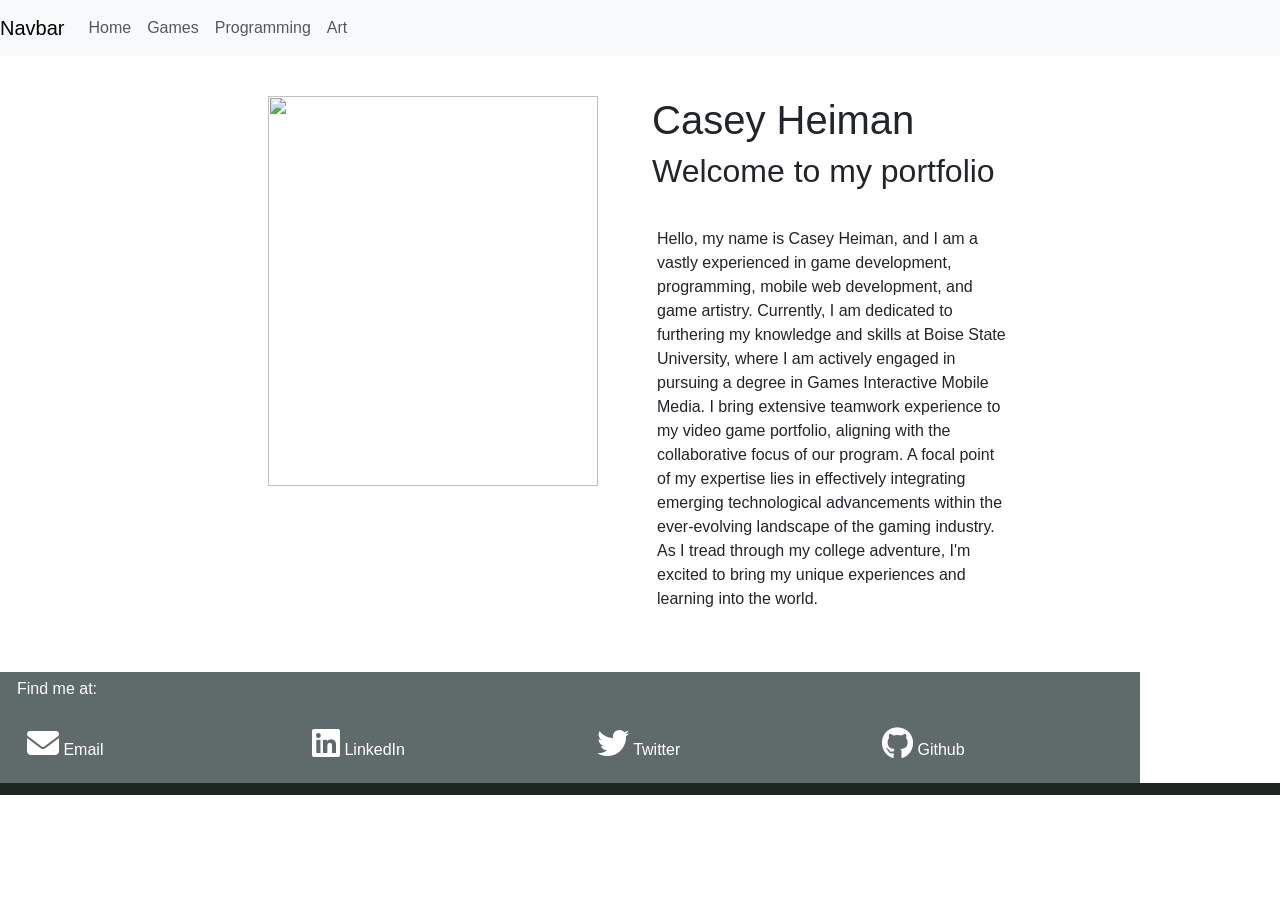
==== index.html @ bf017a81 "push" ====
<!DOCTYPE html>
<html>
    <head>
        <meta charset='utf-8' />
        <meta name='viewport' content='width=device-width, initial-scale=1' />
        
        <link rel='stylesheet' href='https://cdnjs.cloudflare.com/ajax/libs/font-awesome/6.2.1/css/all.min.css' />

        <!--Bootstrap-->
        <link href="https://cdn.jsdelivr.net/npm/bootstrap@5.3.2/dist/css/bootstrap.min.css" rel="stylesheet" integrity="sha384-T3c6CoIi6uLrA9TneNEoa7RxnatzjcDSCmG1MXxSR1GAsXEV/Dwwykc2MPK8M2HN" crossorigin="anonymous">
        <script src="https://cdn.jsdelivr.net/npm/bootstrap@5.3.2/dist/js/bootstrap.bundle.min.js" integrity="sha384-C6RzsynM9kWDrMNeT87bh95OGNyZPhcTNXj1NW7RuBCsyN/o0jlpcV8Qyq46cDfL" crossorigin="anonymous"></script>

        <link rel='stylesheet' href='assets/css/homestyle.css' />
    </head>
    <body>
        
<!--Bootstrap Navbar-->
        <nav class="navbar navbar-expand-lg navbar-light bg-light">
            <a class="navbar-brand" href="#">Navbar</a>
            <button class="navbar-toggler" type="button" data-toggle="collapse" data-target="#navbarNav" aria-controls="navbarNav" aria-expanded="false" aria-label="Toggle navigation">
              <span class="navbar-toggler-icon"></span>
            </button>
            <div class="collapse navbar-collapse" id="navbarNav">
              <ul class="navbar-nav">
                <li class="nav-item active">
                  <a class="nav-link" href="#">Home <span class="sr-only">(current)</span></a>
                </li>
                <li class="nav-item">
                  <a class="nav-link" href="/gamespage.html">Games</a>
                </li>
                <li class="nav-item">
                  <a class="nav-link" href="/programmingpage.html">Programming</a>
                </li>
                <li class="nav-item">
                  <a class="nav-link" href="/artpage.html">Art</a>
                </li>
              </ul>
            </div>
          </nav>



        <div id='content'>
            <div class="container">
                <div class="row">
                  <div class="col">
                    <div><img src="" class="img-fluid" id="selfimg"></div>
                  </div>
                  <div class="col">
                    <h1>Casey Heiman</h1>

            <h2>Welcome to my portfolio</h2>

            <br>


            <p>
              Hello, my name is Casey Heiman, and I am a vastly experienced in game development, programming, mobile web development, and game artistry. Currently, I am dedicated to furthering my knowledge and skills at Boise State University, where I am actively engaged in pursuing a degree in Games Interactive Mobile Media. I bring extensive teamwork experience to my video game portfolio, aligning with the collaborative focus of our program. A focal point of my expertise lies in effectively integrating emerging technological advancements within the ever-evolving landscape of the gaming industry. As I tread through my college adventure, I'm excited to bring my unique experiences and learning into the world.
              
              </p>
                  </div>
                </div>
              </div>
            </div>




        <!--4 column Footer-->
        <div class="container" id="footer">
            <p>Find me at:</p>


            <div class="row">
              <div class="col-md-3">
                <p>
                <a href='mailto:caseyheiman@u.boisestate.edu'>
                    <i class='fa-2x fa-solid fa-envelope'></i> Email
                </a>
            </p>
              </div>
              <div class="col-md-3">
                <p>
                    <a href='https://www.linkedin.com/in/casey-heiman-0076232b1/'>
                        <i class='fa-2x fa-brands fa-linkedin'></i> LinkedIn
                    </a>
                </p>
              </div>
              <div class="col-md-3">
                <p>
                    <a href='https://www.twitter.com/jack_polifka'>
                        <i class='fa-2x fa-brands fa-twitter'></i> Twitter
                    </a>
                </p>
              </div>
              <div class="col-md-3">
                <p>
                    <a href=>
                        <i class='fa-2x fa-brands fa-github'></i> Github
                    </a>
                </p>
              </div>
            </div>
          </div>


        <div class='ribbon'></div>
    </body>
</html>
---- assets/css/homestyle.css ----
/** Reset **/
* {
    padding: 0;
    margin: 0;
}

p {
    padding: 5px;
}


body {
    font-family: Arial, Helvetica, sans-serif;
}


/** Custom CSS **/
.ribbon {
    height: 12px;
    background-color: #1E261F;
}

#content {
    background-color: #FFF;
    margin: 40px 20%;
}

#footer{
    display: inline-block;
    width: 100%;
    background-color: #5E6B6A;
    color: #FFF;
    min-height: 75px;
}

#footer p a 
{
    padding: 10px;
    color: #FFF;
    text-decoration: none;
}

#footer p a:hover 
{
    color: lightgrey;
}

#selfimg {
    height: 390px;
    width: 330px;
}
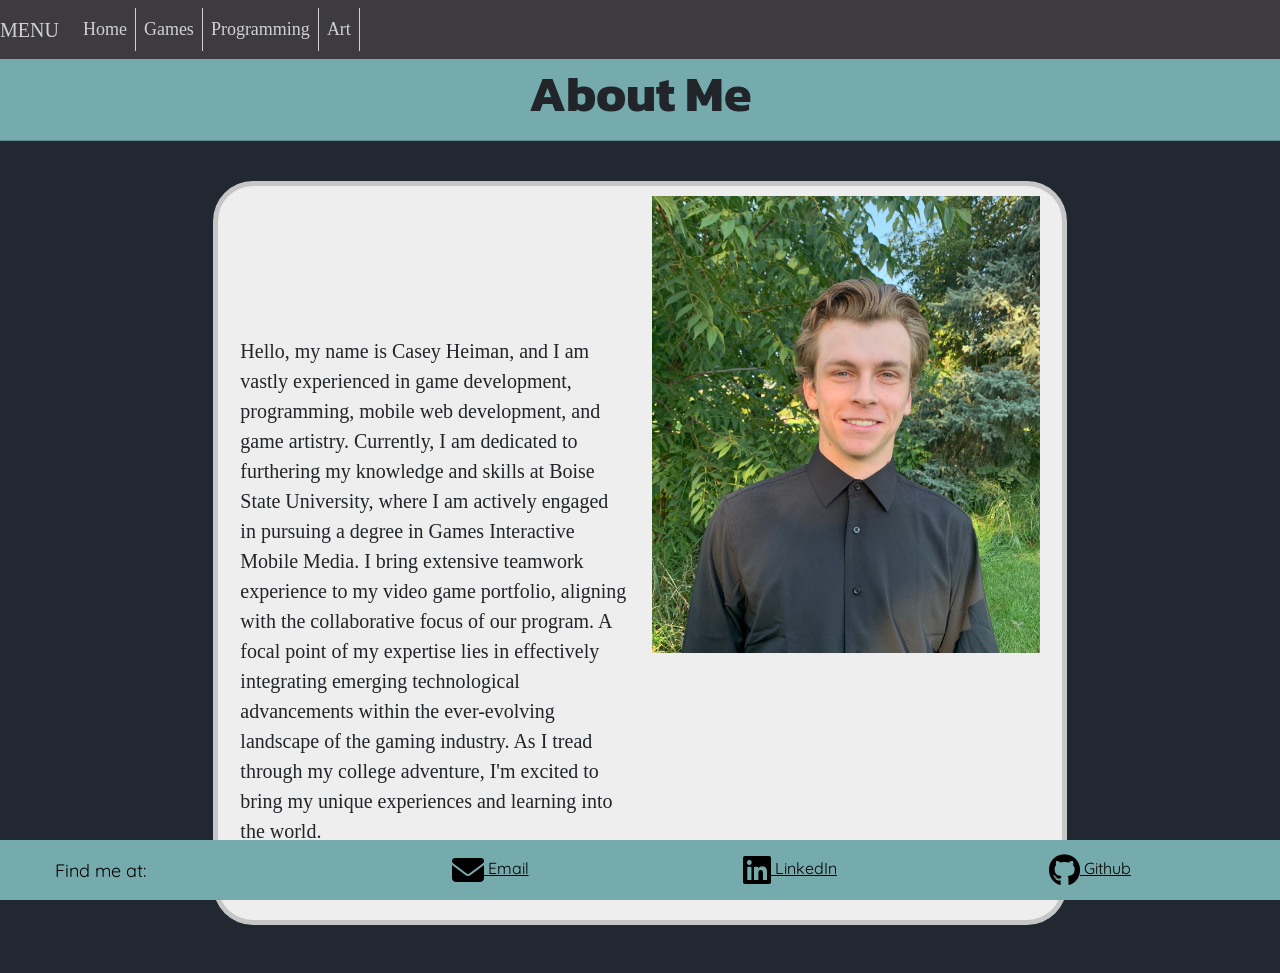
==== commit b71e4a36: "Port Update" ====
--- a/index.html
+++ b/index.html
@@ -10,100 +10,136 @@
         <link href="https://cdn.jsdelivr.net/npm/bootstrap@5.3.2/dist/css/bootstrap.min.css" rel="stylesheet" integrity="sha384-T3c6CoIi6uLrA9TneNEoa7RxnatzjcDSCmG1MXxSR1GAsXEV/Dwwykc2MPK8M2HN" crossorigin="anonymous">
         <script src="https://cdn.jsdelivr.net/npm/bootstrap@5.3.2/dist/js/bootstrap.bundle.min.js" integrity="sha384-C6RzsynM9kWDrMNeT87bh95OGNyZPhcTNXj1NW7RuBCsyN/o0jlpcV8Qyq46cDfL" crossorigin="anonymous"></script>
 
+
+        <!--Title Fonts-->
+<link rel="preconnect" href="https://fonts.googleapis.com">
+<link rel="preconnect" href="https://fonts.gstatic.com" crossorigin>
+<link href="https://fonts.googleapis.com/css2?family=Archivo:ital,wght@0,100..900;1,100..900&family=Fredoka:wght@300..700&family=Kanit:ital,wght@0,100;0,200;0,300;0,400;0,500;0,600;0,700;0,800;0,900;1,100;1,200;1,300;1,400;1,500;1,600;1,700;1,800;1,900&family=Nunito:ital,wght@0,200..1000;1,200..1000&family=Quicksand:wght@300..700&family=Rubik:ital,wght@0,300..900;1,300..900&family=Titillium+Web:ital,wght@0,200;0,300;0,400;0,600;0,700;0,900;1,200;1,300;1,400;1,600;1,700&display=swap" rel="stylesheet">
+  
+
         <link rel='stylesheet' href='assets/css/homestyle.css' />
     </head>
-    <body>
-        
-<!--Bootstrap Navbar-->
-        <nav class="navbar navbar-expand-lg navbar-light bg-light">
-            <a class="navbar-brand" href="#">Navbar</a>
-            <button class="navbar-toggler" type="button" data-toggle="collapse" data-target="#navbarNav" aria-controls="navbarNav" aria-expanded="false" aria-label="Toggle navigation">
-              <span class="navbar-toggler-icon"></span>
-            </button>
-            <div class="collapse navbar-collapse" id="navbarNav">
-              <ul class="navbar-nav">
-                <li class="nav-item active">
-                  <a class="nav-link" href="#">Home <span class="sr-only">(current)</span></a>
-                </li>
-                <li class="nav-item">
-                  <a class="nav-link" href="/gamespage.html">Games</a>
-                </li>
-                <li class="nav-item">
-                  <a class="nav-link" href="/programmingpage.html">Programming</a>
-                </li>
-                <li class="nav-item">
-                  <a class="nav-link" href="/artpage.html">Art</a>
-                </li>
-              </ul>
-            </div>
-          </nav>
+    
+<body>
 
-
-
-        <div id='content'>
-            <div class="container">
-                <div class="row">
-                  <div class="col">
-                    <div><img src="" class="img-fluid" id="selfimg"></div>
-                  </div>
-                  <div class="col">
-                    <h1>Casey Heiman</h1>
-
-            <h2>Welcome to my portfolio</h2>
-
-            <br>
-
-
-            <p>
-              Hello, my name is Casey Heiman, and I am a vastly experienced in game development, programming, mobile web development, and game artistry. Currently, I am dedicated to furthering my knowledge and skills at Boise State University, where I am actively engaged in pursuing a degree in Games Interactive Mobile Media. I bring extensive teamwork experience to my video game portfolio, aligning with the collaborative focus of our program. A focal point of my expertise lies in effectively integrating emerging technological advancements within the ever-evolving landscape of the gaming industry. As I tread through my college adventure, I'm excited to bring my unique experiences and learning into the world.
-              
-              </p>
-                  </div>
-                </div>
-              </div>
-            </div>
+  <!--NAVBAR-->
+  <nav class="navbar navbar-expand-lg navbar-light custom-navbar fixed-top">
+    <a class="navbar-brand nav-font" href="#">MENU</a>
+    <button class="navbar-toggler" type="button" data-toggle="collapse" data-target="#navbarNav"
+      aria-controls="navbarNav" aria-expanded="false" aria-label="Toggle navigation">
+      <span class="navbar-toggler-icon"></span>
+    </button>
+    <div class="collapse navbar-collapse" id="navbarNav">
+      <ul class="navbar-nav">
+        <li class="nav-item active">
+          <a class="nav-link nav-font" href="#">Home<span class="sr-only">(current)</span></a>
+        </li>
+        <li class="nav-item">
+          <a class="nav-link nav-font" href="gamespage.html">Games</a>
+        </li>
+        <li class="nav-item">
+          <a class="nav-link nav-font" href="programmingpage.html">Programming</a>
+        </li>
+        <li class="nav-item">
+          <a class="nav-link nav-font" href="artpage.html">Art</a>
+        </li>
+      </ul>
+    </div>
+  </nav>
+  
 
 
 
 
-        <!--4 column Footer-->
-        <div class="container" id="footer">
-            <p>Find me at:</p>
+<!--TITLE BAR-->
+  <div id="topbar">
+    <br>
+    <h1>About Me</h1>
+    <hr>
+    
+  </div>
 
 
-            <div class="row">
-              <div class="col-md-3">
-                <p>
-                <a href='mailto:caseyheiman@u.boisestate.edu'>
-                    <i class='fa-2x fa-solid fa-envelope'></i> Email
-                </a>
-            </p>
-              </div>
-              <div class="col-md-3">
-                <p>
-                    <a href='https://www.linkedin.com/in/casey-heiman-0076232b1/'>
-                        <i class='fa-2x fa-brands fa-linkedin'></i> LinkedIn
-                    </a>
-                </p>
-              </div>
-              <div class="col-md-3">
-                <p>
-                    <a href='https://www.twitter.com/jack_polifka'>
-                        <i class='fa-2x fa-brands fa-twitter'></i> Twitter
-                    </a>
-                </p>
-              </div>
-              <div class="col-md-3">
-                <p>
-                    <a href=>
-                        <i class='fa-2x fa-brands fa-github'></i> Github
-                    </a>
-                </p>
-              </div>
+
+  <br>
+  <div class="container-fluid">
+    <div class="row">
+      <!-- Left Column -->
+      <div class="col-sm-2">
+      </div>
+      <!-- Middle Column -->
+      <div class="col-sm-8" id="centerbackground">
+
+        <div class="container">
+          <div class="row">
+            
+            <div class="col-md-6">
+              <p class="project-text">Hello, my name is Casey Heiman, and I am vastly experienced in game development, programming, mobile web development, and game artistry. Currently, I am dedicated to furthering my knowledge and skills at Boise State University, where I am actively engaged in pursuing a degree in Games Interactive Mobile Media. I bring extensive teamwork experience to my video game portfolio, aligning with the collaborative focus of our program. A focal point of my expertise lies in effectively integrating emerging technological advancements within the ever-evolving landscape of the gaming industry. As I tread through my college adventure, I'm excited to bring my unique experiences and learning into the world.</p>
             </div>
+            <div class="col-md-6">
+              <div><img src="assets/img/selfimage.jpg" class="img-fluid"></div>
+              <br>
+            </div>
+            
           </div>
+        </div>
+
+          
+        
 
 
-        <div class='ribbon'></div>
-    </body>
+        <br><br>
+
+
+
+
+
+
+        <!-- Right Column -->
+        <div class="col-sm-2">
+        </div>
+      </div>
+    </div>
+    <br><br>
+
+
+    
+
+
+    <div id="bottombar">
+      <div class="container">
+        <div class="row text-center">
+          <!-- New column for "Find me at" text -->
+          <div class="col-md-3">
+            <p id="socialscolor" class="footfont">Find me at:</p>
+          </div>
+          <!-- Rest of the columns for social links -->
+          <div class="col-md-3">
+            <p>
+              <a href='mailto:caseyheiman@u.boisestate.edu' class="footfont">
+                <i class='fa-2x fa-solid fa-envelope'></i> Email
+              </a>
+            </p>
+          </div>
+          <div class="col-md-3">
+            <p>
+              <a href='https://www.linkedin.com/in/casey-heiman-0076232b1/' class="footfont">
+                <i class='fa-2x fa-brands fa-linkedin'></i> LinkedIn
+              </a>
+            </p>
+          </div>
+          <div class="col-md-3">
+            <p>
+              <a href="#" class="footfont">
+                <i class='fa-2x fa-brands fa-github'></i> Github
+              </a>
+            </p>
+          </div>
+        </div>
+      </div>
+    </div>
+
+
+
+</body>
 </html>
--- a/assets/css/homestyle.css
+++ b/assets/css/homestyle.css
@@ -1,51 +1,197 @@
-/** Reset **/
-* {
-    padding: 0;
-    margin: 0;
+
+
+.titillium-web-bold {
+  font-family: "Titillium Web", sans-serif;
+  font-weight: 700;
+  font-style: normal;
+  text-align: center;
+  font-size: 38px;
+  padding-top: 100px;
 }
 
-p {
-    padding: 5px;
+  
+  h1 {
+    text-align: center;
+    font-family: "Kanit", sans-serif;
+  font-weight: 700;
+  font-style: normal;
+  font-size: 50px;
+}
+
+#img {
+  height: auto;
+  width: auto;
+}
+
+.pb-title {
+  text-align: center;
+  font-size: 40px;
+  margin-top: 120px;
+  font-family: 'Courier New', Courier, monospace;
+}
+
+.project-text {
+  font-size: 20px;
+  margin-top: 140px; /* Adjust this value to lower or raise the text */
+  font-family: 'Trebuchet MS';
 }
 
 
-body {
-    font-family: Arial, Helvetica, sans-serif;
+#centerbackground {
+  background-color: #EEEEEE;
+  border-radius: 40px; 
+    overflow: hidden;  
+    border: 5px solid rgba(179, 179, 179, 0.671);
+  padding: 10px; 
+  
 }
 
 
-/** Custom CSS **/
-.ribbon {
-    height: 12px;
-    background-color: #1E261F;
+
+
+#topbar {
+  background-color: #76ABAE;
+  margin-top: 40px;
 }
 
-#content {
-    background-color: #FFF;
-    margin: 40px 20%;
+body {
+  background-color: #222831;
+  margin: 0;
+  padding: 0;
+  height: 100vh; 
 }
 
-#footer{
-    display: inline-block;
-    width: 100%;
-    background-color: #5E6B6A;
-    color: #FFF;
-    min-height: 75px;
+
+
+
+
+.video {
+  max-width: 100%;
+  height: auto;
 }
 
-#footer p a 
-{
-    padding: 10px;
-    color: #FFF;
-    text-decoration: none;
+
+hr.dashed {
+  border-top: 4px dashed #000000;
 }
 
-#footer p a:hover 
-{
-    color: lightgrey;
+
+.nav-font {
+  font-family:'Lucida Sans Unicode';
+  color: #d1d1d1;
 }
 
-#selfimg {
-    height: 390px;
-    width: 330px;
+
+
+.custom-navbar {
+  background-color: #3D3B40; /* Dark purple color */
+  font-size: 18px; /* Larger font size */
 }
+
+.custom-navbar .navbar-nav .nav-link {
+  color: #d1d1d1; /* Font color */
+  border-right: 1px solid #d1d1d1; /* Small black lines between items */
+}
+
+.custom-navbar .navbar-nav .nav-link:hover {
+  color: #fff; /* Hover font color */
+  background-color: #d1d1d1; /* Hover background color */
+}
+
+.custom-navbar .navbar-toggler-icon {
+  border-color: #d1d1d1; /* Color of the toggler icon */
+}
+
+
+
+
+
+
+.footfont {
+  font-family: "Quicksand", sans-serif;
+  font-optical-sizing: auto;
+  font-weight: 200px;
+  font-style: normal;
+}
+
+
+#bottombar {
+  position: fixed;
+  bottom: 0;
+  left: 0;
+  width: 100%;
+  background-color: #76ABAE;
+  padding: 4px 0; /* Reduced padding */
+  text-align: center; /* Center align the content */
+}
+
+#bottombar p {
+  margin-bottom: 0; /* Remove default paragraph margin */
+}
+
+#bottombar a {
+  color: rgb(0, 0, 0); /* Change link color */
+}
+
+#bottombar i {
+  vertical-align: middle; /* Align icons vertically */
+}
+
+#socialscolor {
+  font-size: 18px; /* Reduced font size */
+  text-align: left;
+  color: rgb(0, 0, 0);
+  margin-bottom: 1px; /* Add margin to socials text */
+  margin-left: 10px; /* Adjusted margin */
+}
+
+.container {
+  margin: 0 auto; /* Center the container */
+  max-width: 1200px; /* Set max-width for better responsiveness */
+}
+
+.row.text-center {
+  display: flex; /* Use flexbox for better alignment */
+  justify-content: center; /* Center items horizontally */
+  align-items: center; /* Center items vertically */
+}
+
+.col-md-3 {
+  padding: 10px 5px; /* Adjust spacing between columns */
+}
+
+.col-md-3 p {
+  margin-bottom: 0; /* Remove default margin for paragraphs */
+}
+
+#bottombar a:hover {
+  text-decoration: underline;
+  color: rgb(143, 143, 143);
+}
+
+
+
+
+.imgborder {
+  border: 1px solid #494949d8;
+  border-radius: 2px;
+  padding: 5px;
+}
+
+.video-container {
+  position: relative;
+  width: 100%;
+  padding-bottom: 56.25%; /* 16:9 aspect ratio (height: 9, width: 16) */
+  overflow: hidden;
+}
+
+.video-container iframe {
+  position: absolute;
+  top: 0;
+  left: 0;
+  width: 100%;
+  height: 100%;
+}
+.col {
+  width: 100%;
+}
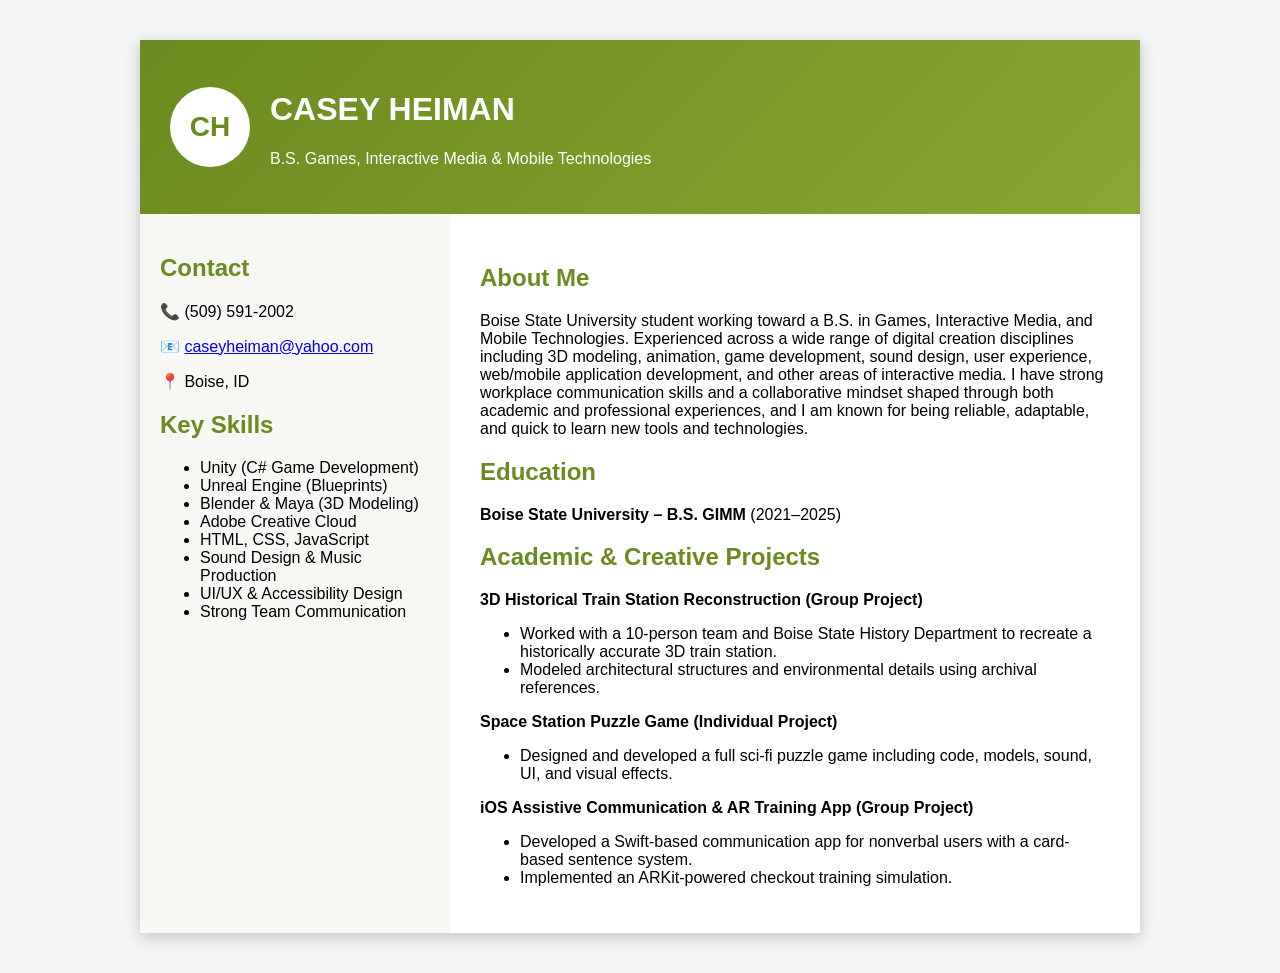
==== commit c9390828: "1" ====
--- a/index.html
+++ b/index.html
@@ -1,145 +1,89 @@
-<!DOCTYPE html>
-<html>
-    <head>
-        <meta charset='utf-8' />
-        <meta name='viewport' content='width=device-width, initial-scale=1' />
-        
-        <link rel='stylesheet' href='https://cdnjs.cloudflare.com/ajax/libs/font-awesome/6.2.1/css/all.min.css' />
-
-        <!--Bootstrap-->
-        <link href="https://cdn.jsdelivr.net/npm/bootstrap@5.3.2/dist/css/bootstrap.min.css" rel="stylesheet" integrity="sha384-T3c6CoIi6uLrA9TneNEoa7RxnatzjcDSCmG1MXxSR1GAsXEV/Dwwykc2MPK8M2HN" crossorigin="anonymous">
-        <script src="https://cdn.jsdelivr.net/npm/bootstrap@5.3.2/dist/js/bootstrap.bundle.min.js" integrity="sha384-C6RzsynM9kWDrMNeT87bh95OGNyZPhcTNXj1NW7RuBCsyN/o0jlpcV8Qyq46cDfL" crossorigin="anonymous"></script>
-
-
-        <!--Title Fonts-->
-<link rel="preconnect" href="https://fonts.googleapis.com">
-<link rel="preconnect" href="https://fonts.gstatic.com" crossorigin>
-<link href="https://fonts.googleapis.com/css2?family=Archivo:ital,wght@0,100..900;1,100..900&family=Fredoka:wght@300..700&family=Kanit:ital,wght@0,100;0,200;0,300;0,400;0,500;0,600;0,700;0,800;0,900;1,100;1,200;1,300;1,400;1,500;1,600;1,700;1,800;1,900&family=Nunito:ital,wght@0,200..1000;1,200..1000&family=Quicksand:wght@300..700&family=Rubik:ital,wght@0,300..900;1,300..900&family=Titillium+Web:ital,wght@0,200;0,300;0,400;0,600;0,700;0,900;1,200;1,300;1,400;1,600;1,700&display=swap" rel="stylesheet">
-  
-
-        <link rel='stylesheet' href='assets/css/homestyle.css' />
-    </head>
-    
-<body>
-
-  <!--NAVBAR-->
-  <nav class="navbar navbar-expand-lg navbar-light custom-navbar fixed-top">
-    <a class="navbar-brand nav-font" href="#">MENU</a>
-    <button class="navbar-toggler" type="button" data-toggle="collapse" data-target="#navbarNav"
-      aria-controls="navbarNav" aria-expanded="false" aria-label="Toggle navigation">
-      <span class="navbar-toggler-icon"></span>
-    </button>
-    <div class="collapse navbar-collapse" id="navbarNav">
-      <ul class="navbar-nav">
-        <li class="nav-item active">
-          <a class="nav-link nav-font" href="#">Home<span class="sr-only">(current)</span></a>
-        </li>
-        <li class="nav-item">
-          <a class="nav-link nav-font" href="gamespage.html">Games</a>
-        </li>
-        <li class="nav-item">
-          <a class="nav-link nav-font" href="programmingpage.html">Programming</a>
-        </li>
-        <li class="nav-item">
-          <a class="nav-link nav-font" href="artpage.html">Art</a>
-        </li>
-      </ul>
-    </div>
-  </nav>
-  
-
-
-
-
-<!--TITLE BAR-->
-  <div id="topbar">
-    <br>
-    <h1>About Me</h1>
-    <hr>
-    
-  </div>
-
-
-
-  <br>
-  <div class="container-fluid">
-    <div class="row">
-      <!-- Left Column -->
-      <div class="col-sm-2">
-      </div>
-      <!-- Middle Column -->
-      <div class="col-sm-8" id="centerbackground">
-
-        <div class="container">
-          <div class="row">
-            
-            <div class="col-md-6">
-              <p class="project-text">Hello, my name is Casey Heiman, and I am vastly experienced in game development, programming, mobile web development, and game artistry. Currently, I am dedicated to furthering my knowledge and skills at Boise State University, where I am actively engaged in pursuing a degree in Games Interactive Mobile Media. I bring extensive teamwork experience to my video game portfolio, aligning with the collaborative focus of our program. A focal point of my expertise lies in effectively integrating emerging technological advancements within the ever-evolving landscape of the gaming industry. As I tread through my college adventure, I'm excited to bring my unique experiences and learning into the world.</p>
-            </div>
-            <div class="col-md-6">
-              <div><img src="assets/img/selfimage.jpg" class="img-fluid"></div>
-              <br>
-            </div>
-            
-          </div>
-        </div>
-
-          
-        
-
-
-        <br><br>
-
-
-
-
-
-
-        <!-- Right Column -->
-        <div class="col-sm-2">
-        </div>
-      </div>
-    </div>
-    <br><br>
-
-
-    
-
-
-    <div id="bottombar">
-      <div class="container">
-        <div class="row text-center">
-          <!-- New column for "Find me at" text -->
-          <div class="col-md-3">
-            <p id="socialscolor" class="footfont">Find me at:</p>
-          </div>
-          <!-- Rest of the columns for social links -->
-          <div class="col-md-3">
-            <p>
-              <a href='mailto:caseyheiman@u.boisestate.edu' class="footfont">
-                <i class='fa-2x fa-solid fa-envelope'></i> Email
-              </a>
-            </p>
-          </div>
-          <div class="col-md-3">
-            <p>
-              <a href='https://www.linkedin.com/in/casey-heiman-0076232b1/' class="footfont">
-                <i class='fa-2x fa-brands fa-linkedin'></i> LinkedIn
-              </a>
-            </p>
-          </div>
-          <div class="col-md-3">
-            <p>
-              <a href="#" class="footfont">
-                <i class='fa-2x fa-brands fa-github'></i> Github
-              </a>
-            </p>
-          </div>
-        </div>
-      </div>
-    </div>
-
-
-
-</body>
-</html>+<!DOCTYPE html>
+<html lang="en">
+<head>
+    <meta charset="UTF-8">
+    <title>Casey Heiman - Resume</title>
+    <meta name="viewport" content="width=device-width, initial-scale=1.0">
+    <link rel="stylesheet" href="Resume.css">
+</head>
+
+<body>
+
+<div class="resume-wrapper">
+
+    <header class="resume-header">
+        <div class="profile-photo">CH</div>
+        <div>
+            <h1>CASEY HEIMAN</h1>
+            <p>B.S. Games, Interactive Media & Mobile Technologies</p>
+        </div>
+    </header>
+
+    <div class="resume-body">
+
+        <aside class="sidebar">
+            <h2>Contact</h2>
+            <p>📞 (509) 591-2002</p>
+            <p>📧 <a href="mailto:caseyheiman@yahoo.com">caseyheiman@yahoo.com</a></p>
+            <p>📍 Boise, ID</p>
+
+            <h2>Key Skills</h2>
+            <ul>
+                <li>Unity (C# Game Development)</li>
+                <li>Unreal Engine (Blueprints)</li>
+                <li>Blender & Maya (3D Modeling)</li>
+                <li>Adobe Creative Cloud</li>
+                <li>HTML, CSS, JavaScript</li>
+                <li>Sound Design & Music Production</li>
+                <li>UI/UX & Accessibility Design</li>
+                <li>Strong Team Communication</li>
+            </ul>
+        </aside>
+
+        <main class="main-content">
+
+            <section>
+                <h2>About Me</h2>
+                <p>
+                    Boise State University student working toward a B.S. in Games, Interactive Media, and Mobile Technologies.
+                    Experienced across a wide range of digital creation disciplines including 3D modeling, animation,
+                    game development, sound design, user experience, web/mobile application development, and other areas
+                    of interactive media. I have strong workplace communication skills and a collaborative mindset shaped
+                    through both academic and professional experiences, and I am known for being reliable, adaptable, and
+                    quick to learn new tools and technologies.
+                </p>
+            </section>
+
+            <section>
+                <h2>Education</h2>
+                <p><strong>Boise State University – B.S. GIMM</strong> (2021–2025)</p>
+            </section>
+
+            <section>
+                <h2>Academic & Creative Projects</h2>
+
+                <p><strong>3D Historical Train Station Reconstruction (Group Project)</strong></p>
+                <ul>
+                    <li>Worked with a 10-person team and Boise State History Department to recreate a historically accurate 3D train station.</li>
+                    <li>Modeled architectural structures and environmental details using archival references.</li>
+                </ul>
+
+                <p><strong>Space Station Puzzle Game (Individual Project)</strong></p>
+                <ul>
+                    <li>Designed and developed a full sci-fi puzzle game including code, models, sound, UI, and visual effects.</li>
+                </ul>
+
+                <p><strong>iOS Assistive Communication & AR Training App (Group Project)</strong></p>
+                <ul>
+                    <li>Developed a Swift-based communication app for nonverbal users with a card-based sentence system.</li>
+                    <li>Implemented an ARKit-powered checkout training simulation.</li>
+                </ul>
+
+            </section>
+
+        </main>
+    </div>
+</div>
+
+</body>
+</html>
--- a/Resume.css
+++ b/Resume.css
@@ -0,0 +1,53 @@
+body {
+    margin: 0;
+    font-family: Arial, sans-serif;
+    background: #f3f4f6;
+}
+
+.resume-wrapper {
+    max-width: 1000px;
+    margin: 40px auto;
+    background: white;
+    box-shadow: 0 4px 15px rgba(0,0,0,0.2);
+}
+
+.resume-header {
+    display: flex;
+    align-items: center;
+    background: linear-gradient(135deg, #6b8a1f, #8ba632);
+    color: white;
+    padding: 30px;
+}
+
+.profile-photo {
+    width: 80px;
+    height: 80px;
+    border-radius: 50%;
+    background: white;
+    color: #6b8a1f;
+    font-size: 28px;
+    display: flex;
+    align-items: center;
+    justify-content: center;
+    margin-right: 20px;
+    font-weight: bold;
+}
+
+.resume-body {
+    display: flex;
+}
+
+.sidebar {
+    width: 30%;
+    padding: 20px;
+    background: #f7f7f3;
+}
+
+.main-content {
+    width: 70%;
+    padding: 30px;
+}
+
+h2 {
+    color: #6b8a1f;
+}
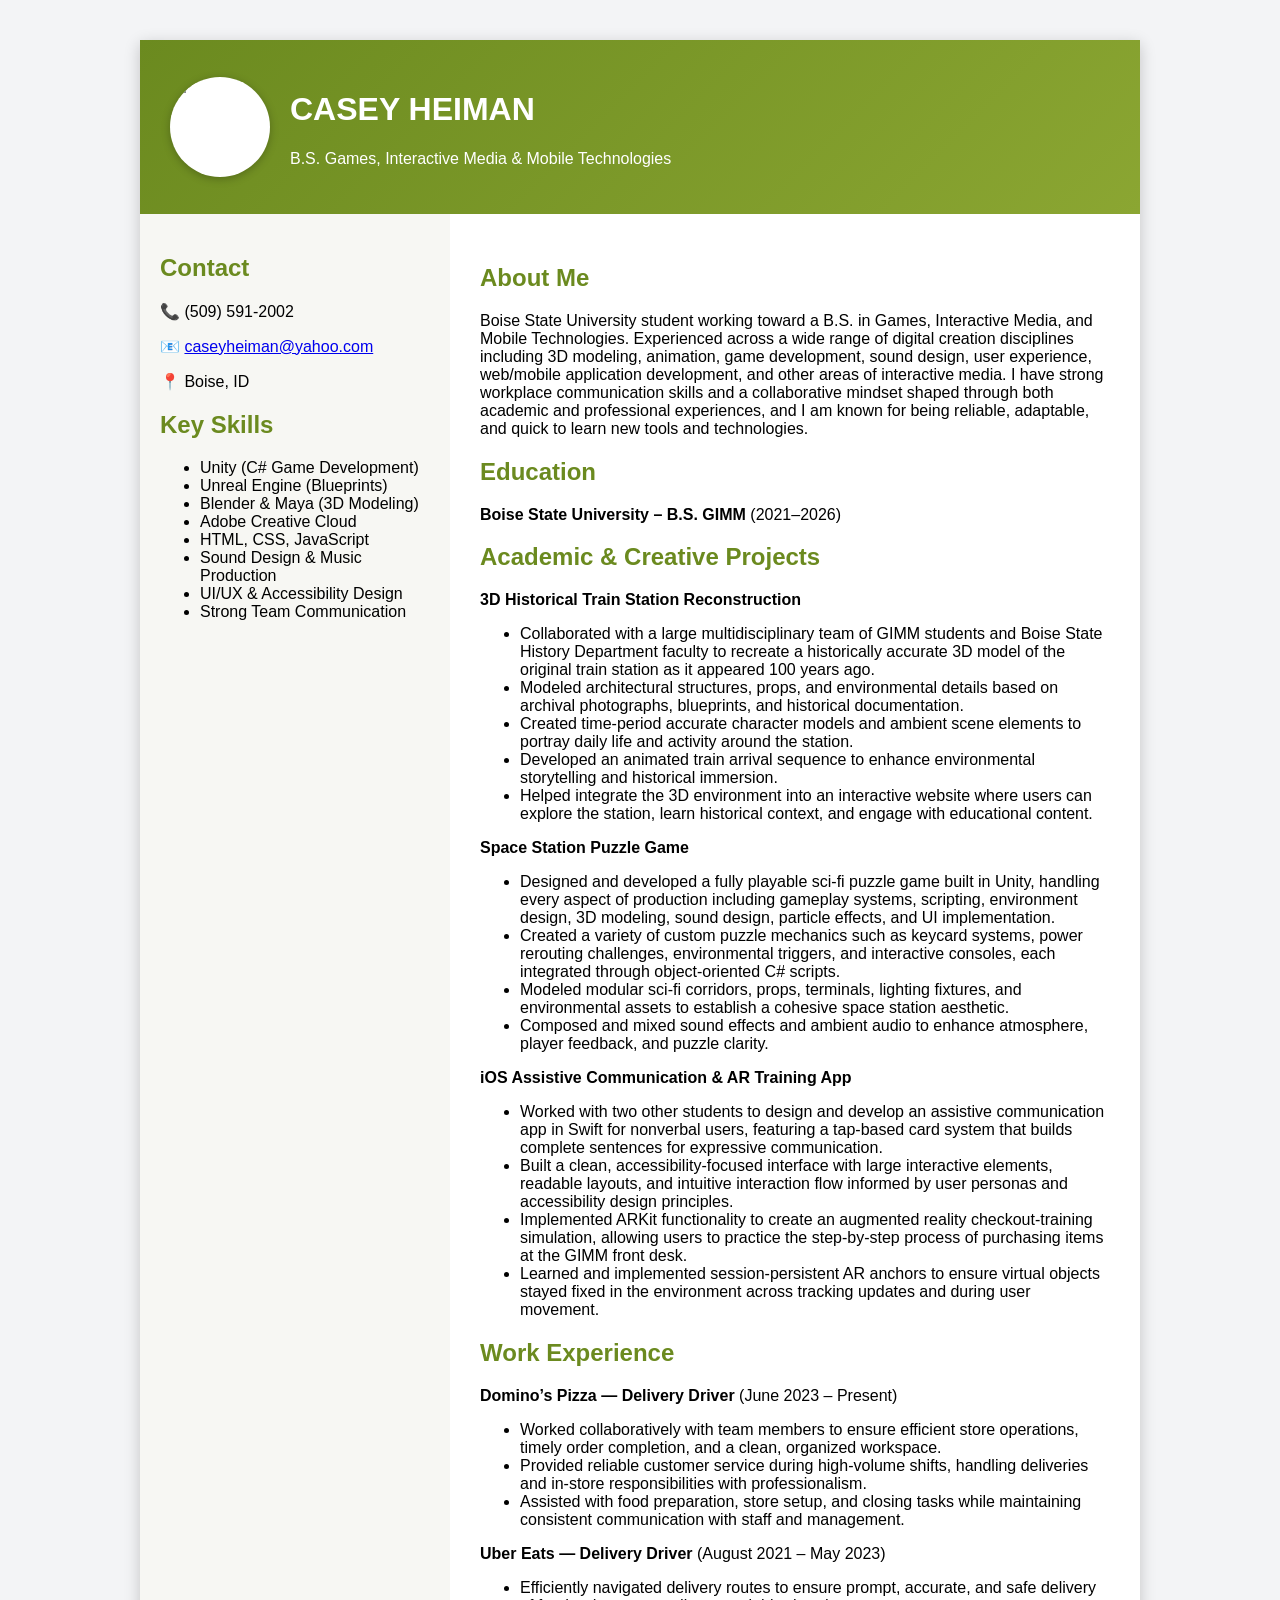
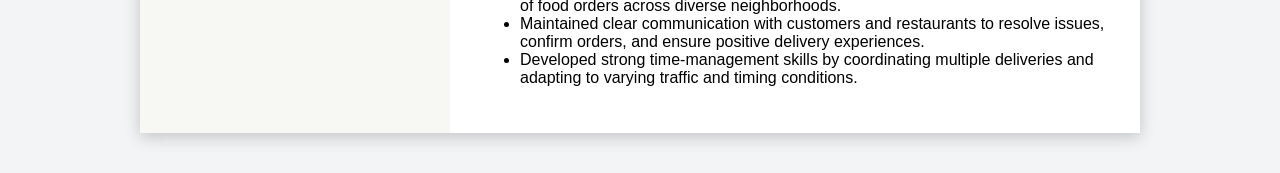
==== commit c6e3b11b: "Revise resume with new projects and experience Updated resume content and structure, added new proje" ====
--- a/index.html
+++ b/index.html
@@ -1,5 +1,6 @@
 <!DOCTYPE html>
 <html lang="en">
+
 <head>
     <meta charset="UTF-8">
     <title>Casey Heiman - Resume</title>
@@ -9,81 +10,158 @@
 
 <body>
 
-<div class="resume-wrapper">
+    <div class="resume-wrapper">
 
-    <header class="resume-header">
-        <div class="profile-photo">CH</div>
-        <div>
-            <h1>CASEY HEIMAN</h1>
-            <p>B.S. Games, Interactive Media & Mobile Technologies</p>
+        <header class="resume-header">
+            <div class="profile-photo">
+                <img src="images/headshot.jpg" alt="Photo of Casey Heiman">
+            </div>
+
+            <div>
+                <h1>CASEY HEIMAN</h1>
+                <p>B.S. Games, Interactive Media & Mobile Technologies</p>
+            </div>
+        </header>
+
+        <div class="resume-body">
+
+            <aside class="sidebar">
+                <h2>Contact</h2>
+                <p>📞 (509) 591-2002</p>
+                <p>📧 <a href="mailto:caseyheiman@yahoo.com">caseyheiman@yahoo.com</a></p>
+                <p>📍 Boise, ID</p>
+
+                <h2>Key Skills</h2>
+                <ul>
+                    <li>Unity (C# Game Development)</li>
+                    <li>Unreal Engine (Blueprints)</li>
+                    <li>Blender & Maya (3D Modeling)</li>
+                    <li>Adobe Creative Cloud</li>
+                    <li>HTML, CSS, JavaScript</li>
+                    <li>Sound Design & Music Production</li>
+                    <li>UI/UX & Accessibility Design</li>
+                    <li>Strong Team Communication</li>
+                </ul>
+            </aside>
+
+            <main class="main-content">
+
+                <section>
+                    <h2>About Me</h2>
+                    <p>
+                        Boise State University student working toward a B.S. in Games, Interactive Media, and Mobile
+                        Technologies.
+                        Experienced across a wide range of digital creation disciplines including 3D modeling,
+                        animation,
+                        game development, sound design, user experience, web/mobile application development, and other
+                        areas
+                        of interactive media. I have strong workplace communication skills and a collaborative mindset
+                        shaped
+                        through both academic and professional experiences, and I am known for being reliable,
+                        adaptable, and
+                        quick to learn new tools and technologies.
+                    </p>
+                </section>
+
+                <section>
+                    <h2>Education</h2>
+                    <p><strong>Boise State University – B.S. GIMM</strong> (2021–2026)</p>
+                </section>
+
+                <section>
+                    <h2>Academic & Creative Projects</h2>
+
+                    <p><strong>3D Historical Train Station Reconstruction</strong></p>
+                    <ul>
+                        <li>Collaborated with a large multidisciplinary team of GIMM students and Boise State History
+                            Department faculty to recreate a historically accurate 3D model of the original train
+                            station as it appeared 100 years ago.</li>
+
+                        <li>Modeled architectural structures, props, and environmental details based on archival
+                            photographs, blueprints, and historical documentation.</li>
+
+                        <li>Created time-period accurate character models and ambient scene elements to portray daily
+                            life and activity around the station.</li>
+
+                        <li>Developed an animated train arrival sequence to enhance environmental storytelling and
+                            historical immersion.</li>
+
+                        <li>Helped integrate the 3D environment into an interactive website where users can explore the
+                            station, learn historical context, and engage with educational content.</li>
+                    </ul>
+
+
+                    <p><strong>Space Station Puzzle Game</strong></p>
+                    <ul>
+                        <li>Designed and developed a fully playable sci-fi puzzle game built in Unity, handling every
+                            aspect of production including gameplay systems, scripting, environment design, 3D modeling,
+                            sound design, particle effects, and UI implementation.</li>
+
+                        <li>Created a variety of custom puzzle mechanics such as keycard systems, power rerouting
+                            challenges, environmental triggers, and interactive consoles, each integrated through
+                            object-oriented C# scripts.</li>
+
+                        <li>Modeled modular sci-fi corridors, props, terminals, lighting fixtures, and environmental
+                            assets to establish a cohesive space station aesthetic.</li>
+
+                        <li>Composed and mixed sound effects and ambient audio to enhance atmosphere, player feedback,
+                            and puzzle clarity.</li>
+
+                    </ul>
+
+
+                    <p><strong>iOS Assistive Communication & AR Training App</strong></p>
+                    <ul>
+                        <li>Worked with two other students to design and develop an assistive communication app in Swift
+                            for nonverbal users, featuring a tap-based card system that builds complete sentences for
+                            expressive communication.</li>
+
+                        <li>Built a clean, accessibility-focused interface with large interactive elements, readable
+                            layouts, and intuitive interaction flow informed by user personas and accessibility design
+                            principles.</li>
+
+                        <li>Implemented ARKit functionality to create an augmented reality checkout-training simulation,
+                            allowing users to practice the step-by-step process of purchasing items at the GIMM front
+                            desk.</li>
+
+                        <li>Learned and implemented session-persistent AR anchors to ensure virtual objects stayed fixed
+                            in the environment across tracking updates and during user movement.</li>
+
+                    
+                    </ul>
+
+                    <section>
+                        <h2>Work Experience</h2>
+
+                        <p><strong>Domino’s Pizza — Delivery Driver</strong> (June 2023 – Present)</p>
+                        <ul>
+                            <li>Worked collaboratively with team members to ensure efficient store operations, timely
+                                order completion, and a clean, organized workspace.</li>
+                            <li>Provided reliable customer service during high-volume shifts, handling deliveries and
+                                in-store responsibilities with professionalism.</li>
+                            <li>Assisted with food preparation, store setup, and closing tasks while maintaining
+                                consistent communication with staff and management.</li>
+                        </ul>
+
+                        <p><strong>Uber Eats — Delivery Driver</strong> (August 2021 – May 2023)</p>
+                        <ul>
+                            <li>Efficiently navigated delivery routes to ensure prompt, accurate, and safe delivery of
+                                food orders across diverse neighborhoods.</li>
+                            <li>Maintained clear communication with customers and restaurants to resolve issues, confirm
+                                orders, and ensure positive delivery experiences.</li>
+                            <li>Developed strong time-management skills by coordinating multiple deliveries and adapting
+                                to varying traffic and timing conditions.</li>
+                        </ul>
+                    </section>
+
+
+
+                </section>
+
+            </main>
         </div>
-    </header>
-
-    <div class="resume-body">
-
-        <aside class="sidebar">
-            <h2>Contact</h2>
-            <p>📞 (509) 591-2002</p>
-            <p>📧 <a href="mailto:caseyheiman@yahoo.com">caseyheiman@yahoo.com</a></p>
-            <p>📍 Boise, ID</p>
-
-            <h2>Key Skills</h2>
-            <ul>
-                <li>Unity (C# Game Development)</li>
-                <li>Unreal Engine (Blueprints)</li>
-                <li>Blender & Maya (3D Modeling)</li>
-                <li>Adobe Creative Cloud</li>
-                <li>HTML, CSS, JavaScript</li>
-                <li>Sound Design & Music Production</li>
-                <li>UI/UX & Accessibility Design</li>
-                <li>Strong Team Communication</li>
-            </ul>
-        </aside>
-
-        <main class="main-content">
-
-            <section>
-                <h2>About Me</h2>
-                <p>
-                    Boise State University student working toward a B.S. in Games, Interactive Media, and Mobile Technologies.
-                    Experienced across a wide range of digital creation disciplines including 3D modeling, animation,
-                    game development, sound design, user experience, web/mobile application development, and other areas
-                    of interactive media. I have strong workplace communication skills and a collaborative mindset shaped
-                    through both academic and professional experiences, and I am known for being reliable, adaptable, and
-                    quick to learn new tools and technologies.
-                </p>
-            </section>
-
-            <section>
-                <h2>Education</h2>
-                <p><strong>Boise State University – B.S. GIMM</strong> (2021–2025)</p>
-            </section>
-
-            <section>
-                <h2>Academic & Creative Projects</h2>
-
-                <p><strong>3D Historical Train Station Reconstruction (Group Project)</strong></p>
-                <ul>
-                    <li>Worked with a 10-person team and Boise State History Department to recreate a historically accurate 3D train station.</li>
-                    <li>Modeled architectural structures and environmental details using archival references.</li>
-                </ul>
-
-                <p><strong>Space Station Puzzle Game (Individual Project)</strong></p>
-                <ul>
-                    <li>Designed and developed a full sci-fi puzzle game including code, models, sound, UI, and visual effects.</li>
-                </ul>
-
-                <p><strong>iOS Assistive Communication & AR Training App (Group Project)</strong></p>
-                <ul>
-                    <li>Developed a Swift-based communication app for nonverbal users with a card-based sentence system.</li>
-                    <li>Implemented an ARKit-powered checkout training simulation.</li>
-                </ul>
-
-            </section>
-
-        </main>
     </div>
-</div>
 
 </body>
+
 </html>
--- a/Resume.css
+++ b/Resume.css
@@ -20,18 +20,23 @@
 }
 
 .profile-photo {
-    width: 80px;
-    height: 80px;
+    width: 100px;              /* a bit larger */
+    height: 100px;
     border-radius: 50%;
     background: white;
-    color: #6b8a1f;
-    font-size: 28px;
-    display: flex;
-    align-items: center;
-    justify-content: center;
     margin-right: 20px;
-    font-weight: bold;
+    overflow: hidden;          /* crops the image into a circle */
+    box-shadow: 0 2px 8px rgba(0,0,0,0.25);
+    flex-shrink: 0;
 }
+
+.profile-photo img {
+    width: 100%;
+    height: 100%;
+    object-fit: cover;         /* keeps your face centered, no squish */
+    display: block;
+}
+
 
 .resume-body {
     display: flex;
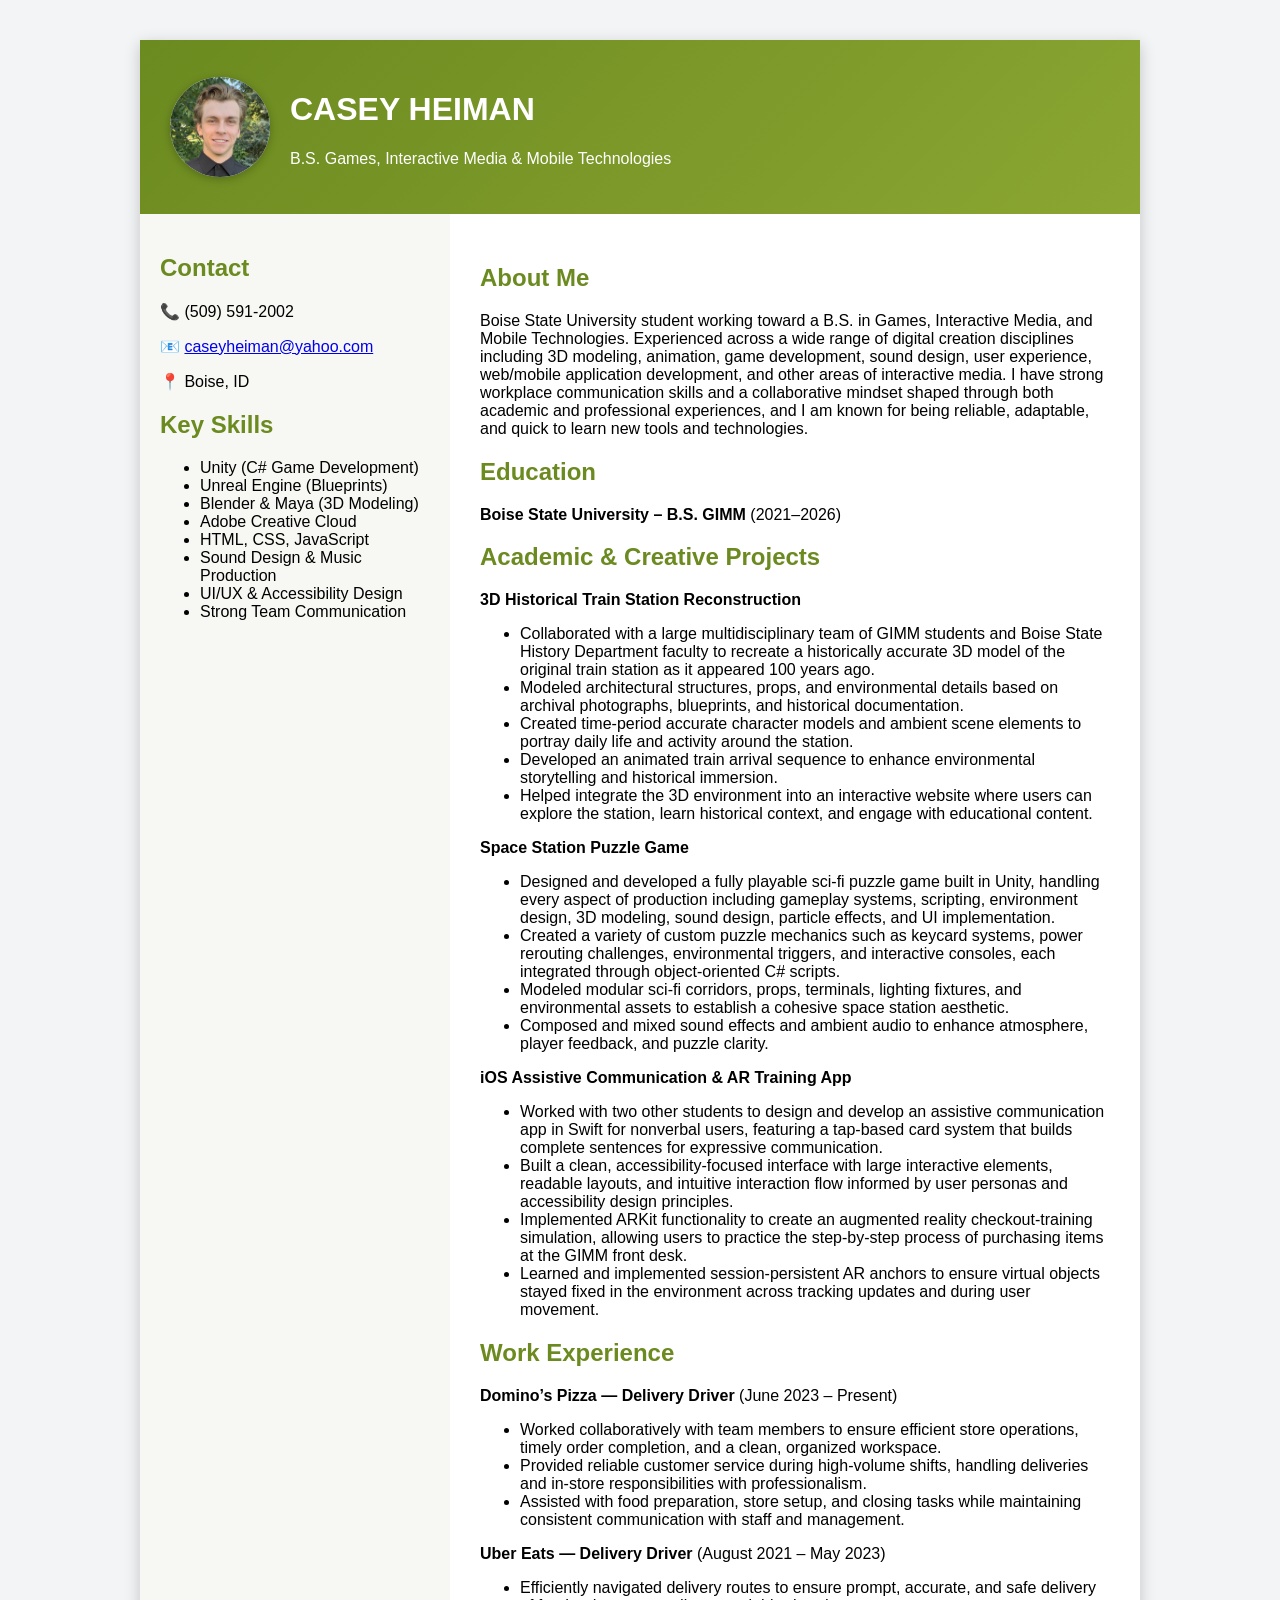
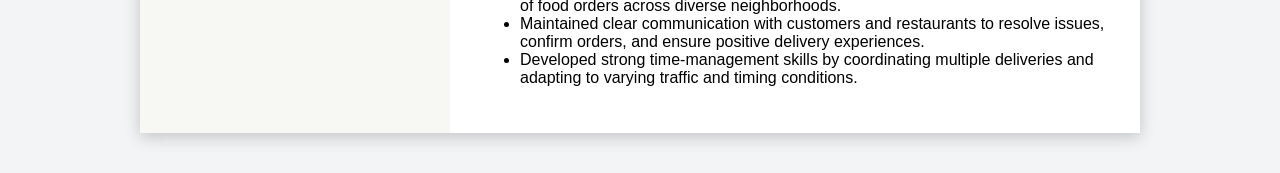
==== commit ad126cf7: "Image fix" ====
--- a/index.html
+++ b/index.html
@@ -14,7 +14,7 @@
 
         <header class="resume-header">
             <div class="profile-photo">
-                <img src="images/headshot.jpg" alt="Photo of Casey Heiman">
+                <img src="Images/headshot.jpg" alt="Photo of Casey Heiman">
             </div>
 
             <div>
@@ -164,4 +164,4 @@
 
 </body>
 
-</html>
+</html>
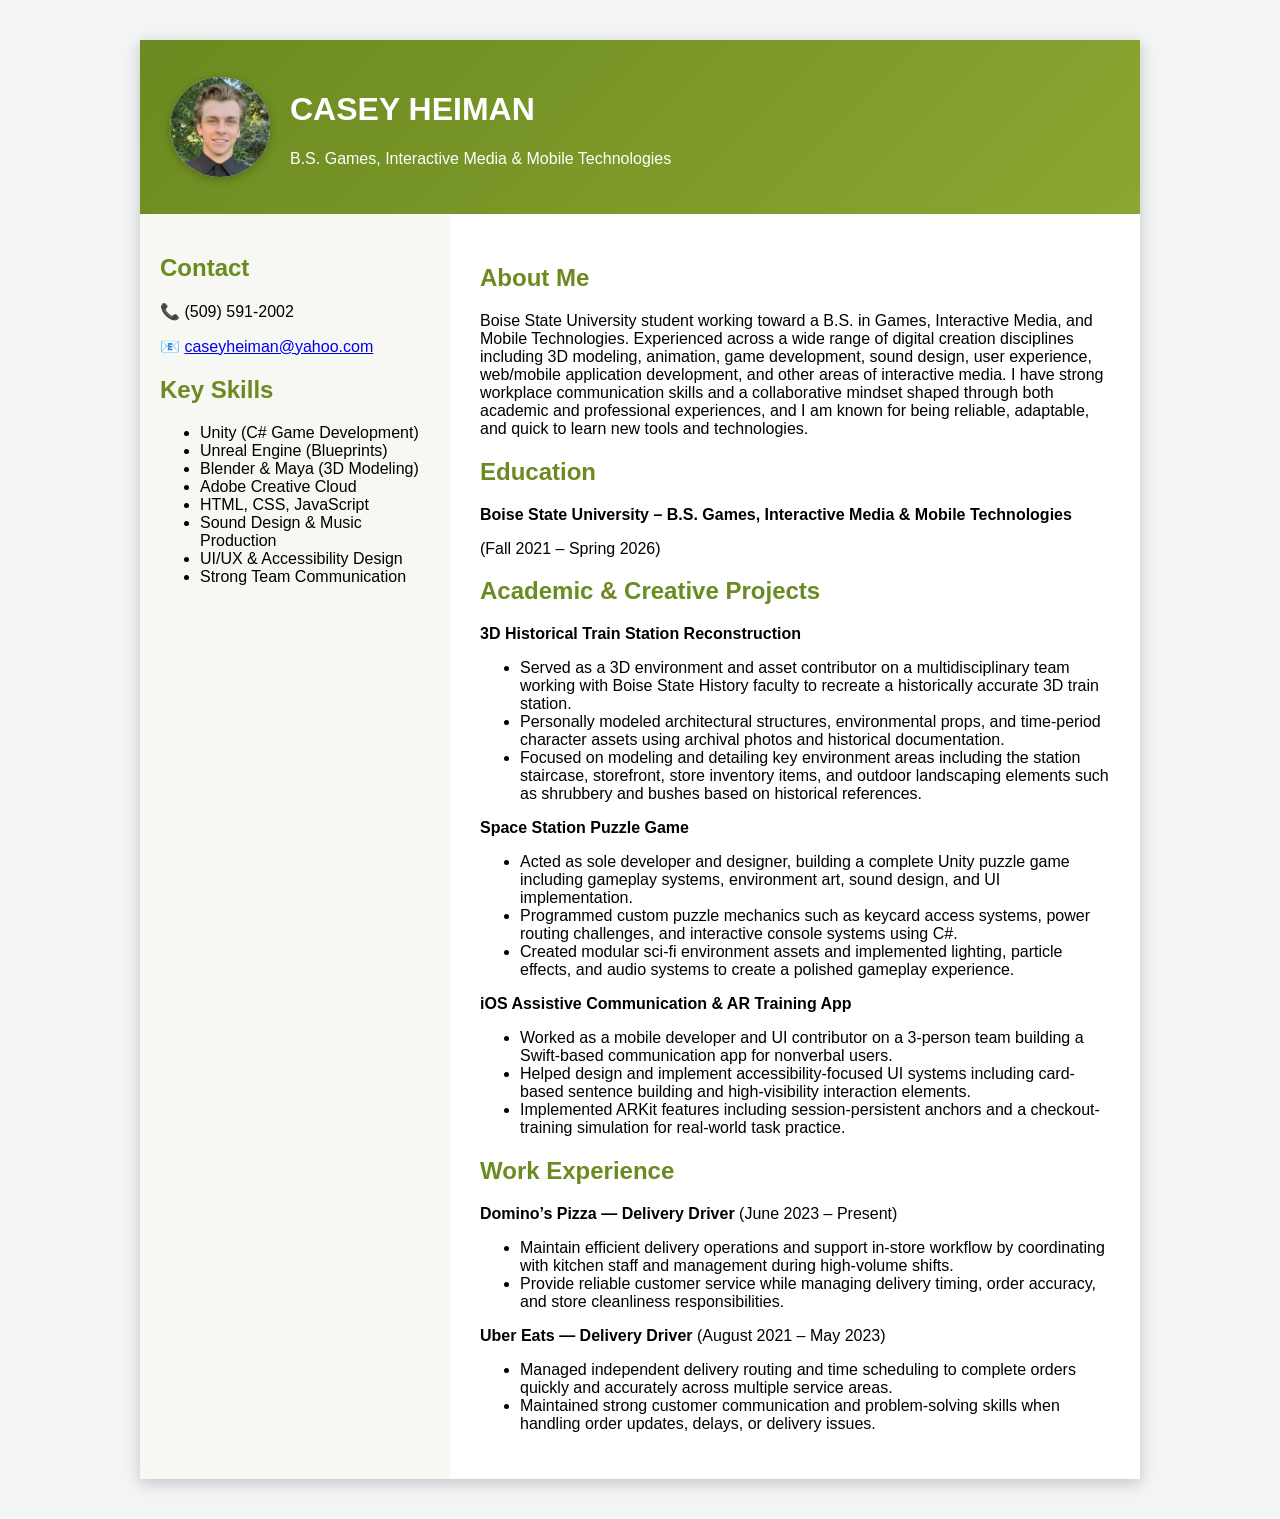
==== commit 5aecde36: "Updated" ====
--- a/index.html
+++ b/index.html
@@ -29,7 +29,6 @@
                 <h2>Contact</h2>
                 <p>📞 (509) 591-2002</p>
                 <p>📧 <a href="mailto:caseyheiman@yahoo.com">caseyheiman@yahoo.com</a></p>
-                <p>📍 Boise, ID</p>
 
                 <h2>Key Skills</h2>
                 <ul>
@@ -65,7 +64,8 @@
 
                 <section>
                     <h2>Education</h2>
-                    <p><strong>Boise State University – B.S. GIMM</strong> (2021–2026)</p>
+                    <p><strong>Boise State University – B.S. Games, Interactive Media & Mobile Technologies</strong></p>
+                    <p>(Fall 2021 – Spring 2026)</p>
                 </section>
 
                 <section>
@@ -73,90 +73,44 @@
 
                     <p><strong>3D Historical Train Station Reconstruction</strong></p>
                     <ul>
-                        <li>Collaborated with a large multidisciplinary team of GIMM students and Boise State History
-                            Department faculty to recreate a historically accurate 3D model of the original train
-                            station as it appeared 100 years ago.</li>
+                        <li>Served as a 3D environment and asset contributor on a multidisciplinary team working with Boise State History faculty to recreate a historically accurate 3D train station.</li>
+                        <li>Personally modeled architectural structures, environmental props, and time-period character assets using archival photos and historical documentation.</li>
+                        <li>Focused on modeling and detailing key environment areas including the station staircase, storefront, store inventory items, and outdoor landscaping elements such as shrubbery and bushes based on historical references.</li>
 
-                        <li>Modeled architectural structures, props, and environmental details based on archival
-                            photographs, blueprints, and historical documentation.</li>
-
-                        <li>Created time-period accurate character models and ambient scene elements to portray daily
-                            life and activity around the station.</li>
-
-                        <li>Developed an animated train arrival sequence to enhance environmental storytelling and
-                            historical immersion.</li>
-
-                        <li>Helped integrate the 3D environment into an interactive website where users can explore the
-                            station, learn historical context, and engage with educational content.</li>
                     </ul>
-
 
                     <p><strong>Space Station Puzzle Game</strong></p>
                     <ul>
-                        <li>Designed and developed a fully playable sci-fi puzzle game built in Unity, handling every
-                            aspect of production including gameplay systems, scripting, environment design, 3D modeling,
-                            sound design, particle effects, and UI implementation.</li>
-
-                        <li>Created a variety of custom puzzle mechanics such as keycard systems, power rerouting
-                            challenges, environmental triggers, and interactive consoles, each integrated through
-                            object-oriented C# scripts.</li>
-
-                        <li>Modeled modular sci-fi corridors, props, terminals, lighting fixtures, and environmental
-                            assets to establish a cohesive space station aesthetic.</li>
-
-                        <li>Composed and mixed sound effects and ambient audio to enhance atmosphere, player feedback,
-                            and puzzle clarity.</li>
-
+                        <li>Acted as sole developer and designer, building a complete Unity puzzle game including gameplay systems, environment art, sound design, and UI implementation.</li>
+                        <li>Programmed custom puzzle mechanics such as keycard access systems, power routing challenges, and interactive console systems using C#.</li>
+                        <li>Created modular sci-fi environment assets and implemented lighting, particle effects, and audio systems to create a polished gameplay experience.</li>
                     </ul>
-
 
                     <p><strong>iOS Assistive Communication & AR Training App</strong></p>
                     <ul>
-                        <li>Worked with two other students to design and develop an assistive communication app in Swift
-                            for nonverbal users, featuring a tap-based card system that builds complete sentences for
-                            expressive communication.</li>
+                        <li>Worked as a mobile developer and UI contributor on a 3-person team building a Swift-based communication app for nonverbal users.</li>
+                        <li>Helped design and implement accessibility-focused UI systems including card-based sentence building and high-visibility interaction elements.</li>
+                        <li>Implemented ARKit features including session-persistent anchors and a checkout-training simulation for real-world task practice.</li>
+                    </ul>
+                </section>
 
-                        <li>Built a clean, accessibility-focused interface with large interactive elements, readable
-                            layouts, and intuitive interaction flow informed by user personas and accessibility design
-                            principles.</li>
+                <section>
+                    <h2>Work Experience</h2>
 
-                        <li>Implemented ARKit functionality to create an augmented reality checkout-training simulation,
-                            allowing users to practice the step-by-step process of purchasing items at the GIMM front
-                            desk.</li>
-
-                        <li>Learned and implemented session-persistent AR anchors to ensure virtual objects stayed fixed
-                            in the environment across tracking updates and during user movement.</li>
-
-                    
+                    <p><strong>Domino’s Pizza — Delivery Driver</strong> (June 2023 – Present)</p>
+                    <ul>
+                        <li>Maintain efficient delivery operations and support in-store workflow by coordinating with kitchen staff and management during high-volume shifts.</li>
+                        <li>Provide reliable customer service while managing delivery timing, order accuracy, and store cleanliness responsibilities.</li>
                     </ul>
 
-                    <section>
-                        <h2>Work Experience</h2>
-
-                        <p><strong>Domino’s Pizza — Delivery Driver</strong> (June 2023 – Present)</p>
-                        <ul>
-                            <li>Worked collaboratively with team members to ensure efficient store operations, timely
-                                order completion, and a clean, organized workspace.</li>
-                            <li>Provided reliable customer service during high-volume shifts, handling deliveries and
-                                in-store responsibilities with professionalism.</li>
-                            <li>Assisted with food preparation, store setup, and closing tasks while maintaining
-                                consistent communication with staff and management.</li>
-                        </ul>
-
-                        <p><strong>Uber Eats — Delivery Driver</strong> (August 2021 – May 2023)</p>
-                        <ul>
-                            <li>Efficiently navigated delivery routes to ensure prompt, accurate, and safe delivery of
-                                food orders across diverse neighborhoods.</li>
-                            <li>Maintained clear communication with customers and restaurants to resolve issues, confirm
-                                orders, and ensure positive delivery experiences.</li>
-                            <li>Developed strong time-management skills by coordinating multiple deliveries and adapting
-                                to varying traffic and timing conditions.</li>
-                        </ul>
-                    </section>
+                    <p><strong>Uber Eats — Delivery Driver</strong> (August 2021 – May 2023)</p>
+                    <ul>
+                        <li>Managed independent delivery routing and time scheduling to complete orders quickly and accurately across multiple service areas.</li>
+                        <li>Maintained strong customer communication and problem-solving skills when handling order updates, delays, or delivery issues.</li>
+                    </ul>
+                </section>
 
 
-
-                </section>
 
             </main>
         </div>
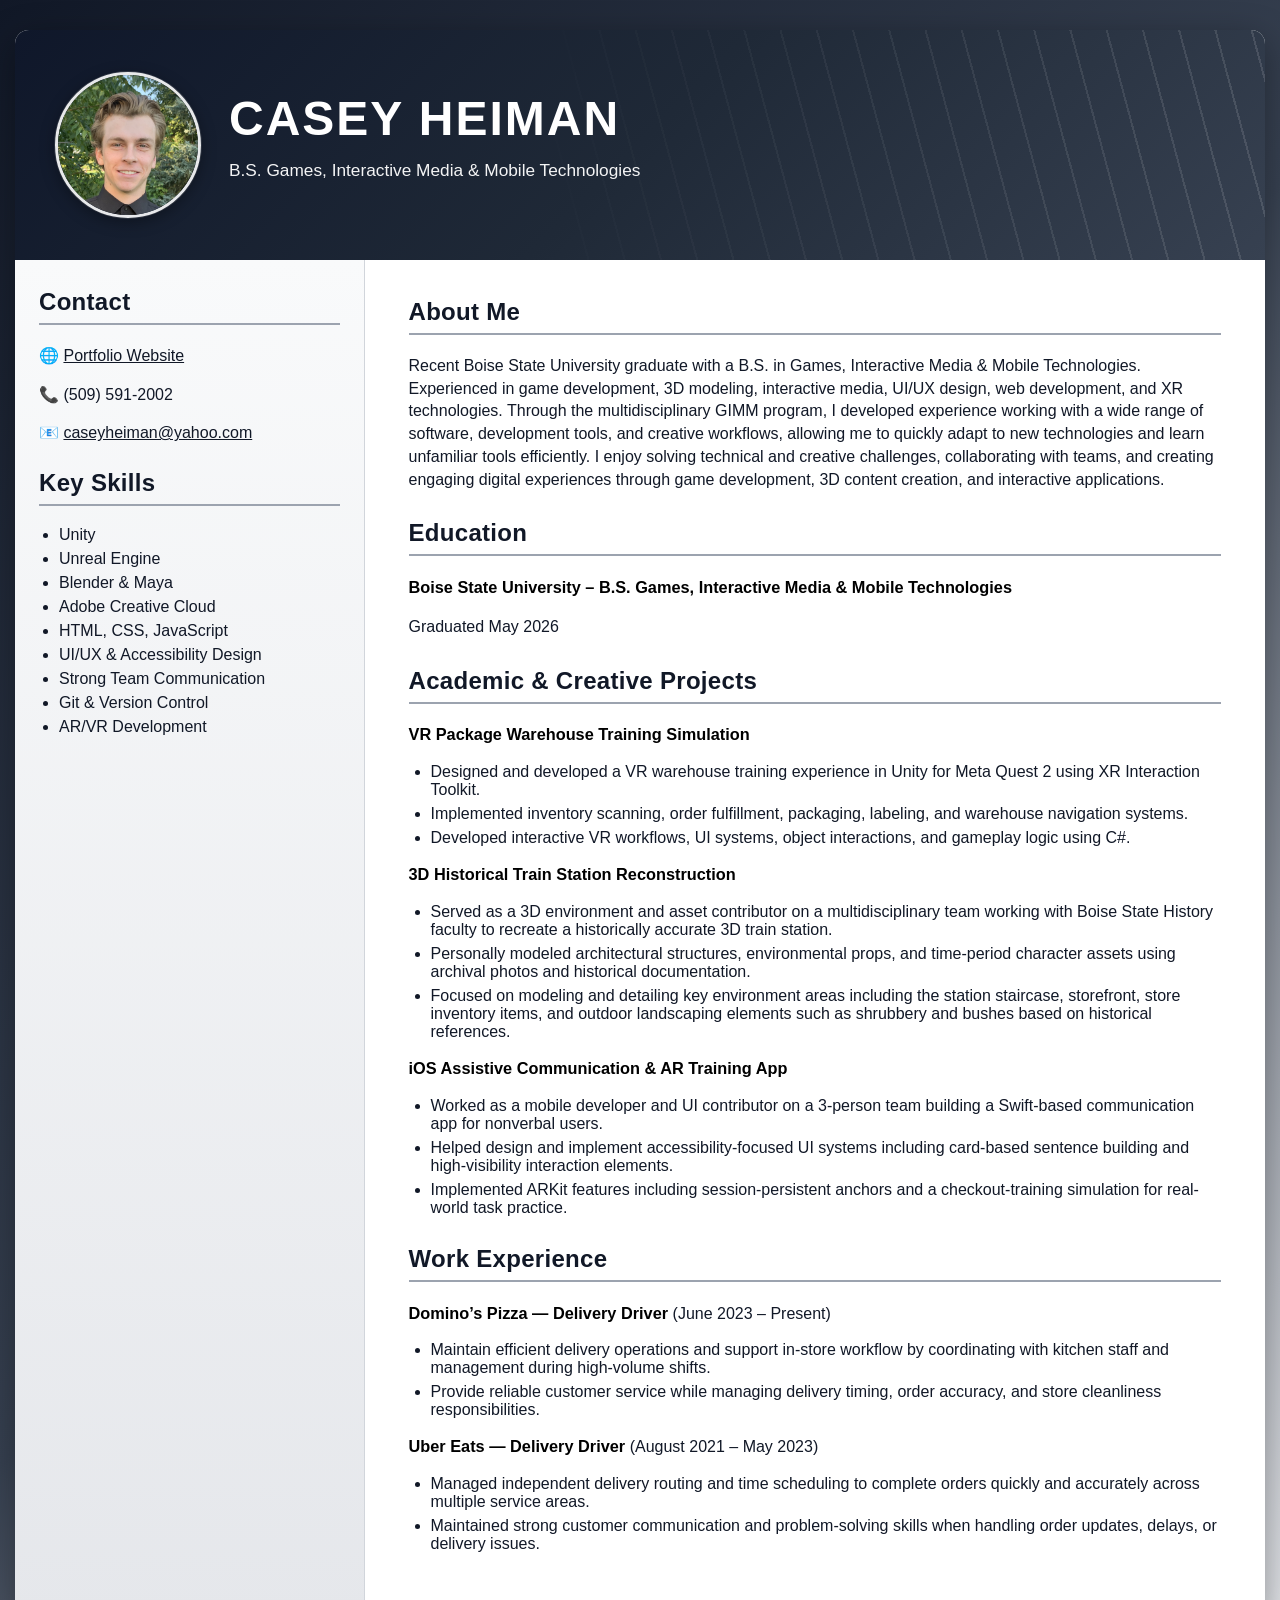
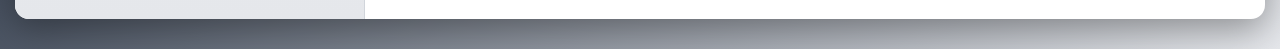
==== commit 59646fec: "Styee" ====
--- a/index.html
+++ b/index.html
@@ -27,19 +27,21 @@
 
             <aside class="sidebar">
                 <h2>Contact</h2>
+                <p>🌐 <a href="https://casey-heiman.github.io/dev/">Portfolio Website</a></p>
                 <p>📞 (509) 591-2002</p>
                 <p>📧 <a href="mailto:caseyheiman@yahoo.com">caseyheiman@yahoo.com</a></p>
 
                 <h2>Key Skills</h2>
                 <ul>
-                    <li>Unity (C# Game Development)</li>
-                    <li>Unreal Engine (Blueprints)</li>
-                    <li>Blender & Maya (3D Modeling)</li>
+                    <li>Unity</li>
+                    <li>Unreal Engine</li>
+                    <li>Blender & Maya</li>
                     <li>Adobe Creative Cloud</li>
                     <li>HTML, CSS, JavaScript</li>
-                    <li>Sound Design & Music Production</li>
                     <li>UI/UX & Accessibility Design</li>
                     <li>Strong Team Communication</li>
+                    <li>Git & Version Control</li>
+                    <li>AR/VR Development</li>
                 </ul>
             </aside>
 
@@ -48,28 +50,29 @@
                 <section>
                     <h2>About Me</h2>
                     <p>
-                        Boise State University student working toward a B.S. in Games, Interactive Media, and Mobile
-                        Technologies.
-                        Experienced across a wide range of digital creation disciplines including 3D modeling,
-                        animation,
-                        game development, sound design, user experience, web/mobile application development, and other
-                        areas
-                        of interactive media. I have strong workplace communication skills and a collaborative mindset
-                        shaped
-                        through both academic and professional experiences, and I am known for being reliable,
-                        adaptable, and
-                        quick to learn new tools and technologies.
+                        Recent Boise State University graduate with a B.S. in Games, Interactive Media & Mobile Technologies.
+                        Experienced in game development, 3D modeling, interactive media, UI/UX design, web development, and XR technologies.
+                        Through the multidisciplinary GIMM program, I developed experience working with a wide range of software, development tools, and creative workflows, allowing me to quickly adapt to new technologies and learn unfamiliar tools efficiently.
+                        I enjoy solving technical and creative challenges, collaborating with teams, and creating engaging digital experiences through game development, 3D content creation, and interactive applications.
                     </p>
                 </section>
 
                 <section>
                     <h2>Education</h2>
                     <p><strong>Boise State University – B.S. Games, Interactive Media & Mobile Technologies</strong></p>
-                    <p>(Fall 2021 – Spring 2026)</p>
+                    <p>Graduated May 2026</p>
                 </section>
 
                 <section>
                     <h2>Academic & Creative Projects</h2>
+
+
+                    <p><strong>VR Package Warehouse Training Simulation</strong></p>
+                    <ul>
+                        <li>Designed and developed a VR warehouse training experience in Unity for Meta Quest 2 using XR Interaction Toolkit.</li>
+                        <li>Implemented inventory scanning, order fulfillment, packaging, labeling, and warehouse navigation systems.</li>
+                        <li>Developed interactive VR workflows, UI systems, object interactions, and gameplay logic using C#.</li>
+                    </ul>
 
                     <p><strong>3D Historical Train Station Reconstruction</strong></p>
                     <ul>
@@ -77,13 +80,6 @@
                         <li>Personally modeled architectural structures, environmental props, and time-period character assets using archival photos and historical documentation.</li>
                         <li>Focused on modeling and detailing key environment areas including the station staircase, storefront, store inventory items, and outdoor landscaping elements such as shrubbery and bushes based on historical references.</li>
 
-                    </ul>
-
-                    <p><strong>Space Station Puzzle Game</strong></p>
-                    <ul>
-                        <li>Acted as sole developer and designer, building a complete Unity puzzle game including gameplay systems, environment art, sound design, and UI implementation.</li>
-                        <li>Programmed custom puzzle mechanics such as keycard access systems, power routing challenges, and interactive console systems using C#.</li>
-                        <li>Created modular sci-fi environment assets and implemented lighting, particle effects, and audio systems to create a polished gameplay experience.</li>
                     </ul>
 
                     <p><strong>iOS Assistive Communication & AR Training App</strong></p>
--- a/Resume.css
+++ b/Resume.css
@@ -1,58 +1,160 @@
 body {
     margin: 0;
     font-family: Arial, sans-serif;
-    background: #f3f4f6;
+    background: linear-gradient(135deg, #111827, #374151, #e5e7eb);
+    color: #111827;
 }
 
 .resume-wrapper {
-    max-width: 1000px;
-    margin: 40px auto;
-    background: white;
-    box-shadow: 0 4px 15px rgba(0,0,0,0.2);
+    max-width: 1250px;
+    margin: 30px auto;
+    background: #ffffff;
+    box-shadow: 0 10px 35px rgba(0, 0, 0, 0.35);
+    border-radius: 14px;
+    overflow: hidden;
 }
 
 .resume-header {
     display: flex;
     align-items: center;
-    background: linear-gradient(135deg, #6b8a1f, #8ba632);
-    color: white;
-    padding: 30px;
+    background: linear-gradient(135deg, #0f172a, #1f2937, #374151);
+    color: #ffffff;
+    padding: 42px 40px;
+    position: relative;
+    overflow: hidden;
 }
 
+    .resume-header::after {
+        content: "";
+        position: absolute;
+        top: 0;
+        right: 0;
+        width: 60%;
+        height: 100%;
+        pointer-events: none;
+        background: repeating-linear-gradient( 75deg, rgba(255,255,255,0.12) 0px, rgba(255,255,255,0.12) 2px, transparent 2px, transparent 35px );
+        mask-image: linear-gradient( to left, rgba(0,0,0,1), rgba(0,0,0,0) );
+        -webkit-mask-image: linear-gradient( to left, rgba(0,0,0,1), rgba(0,0,0,0) );
+    }
+
 .profile-photo {
-    width: 100px;              /* a bit larger */
-    height: 100px;
+    width: 140px;
+    height: 140px;
     border-radius: 50%;
-    background: white;
-    margin-right: 20px;
-    overflow: hidden;          /* crops the image into a circle */
-    box-shadow: 0 2px 8px rgba(0,0,0,0.25);
+    overflow: hidden;
+    margin-right: 28px;
     flex-shrink: 0;
+    border: 3px solid rgba(255,255,255,0.9);
+    box-shadow: 0 4px 15px rgba(0,0,0,0.35), 0 0 0 1px rgba(255,255,255,0.15);
 }
 
-.profile-photo img {
-    width: 100%;
-    height: 100%;
-    object-fit: cover;         /* keeps your face centered, no squish */
-    display: block;
+    .profile-photo img {
+        width: 100%;
+        height: 100%;
+        object-fit: cover;
+        object-position: center 20%;
+        display: block;
+        image-rendering: auto;
+    }
+
+.resume-header h1 {
+    margin: 0;
+    font-size: 3rem;
+    letter-spacing: 2px;
+    z-index: 1;
 }
 
+.resume-header p {
+    margin-top: 12px;
+    font-size: 1.08rem;
+    opacity: 0.95;
+    z-index: 1;
+}
 
 .resume-body {
     display: flex;
 }
 
 .sidebar {
-    width: 30%;
-    padding: 20px;
-    background: #f7f7f3;
+    width: 27%;
+    padding: 28px 24px;
+    background: linear-gradient(180deg, #f9fafb, #e5e7eb);
+    border-right: 1px solid #d1d5db;
 }
 
 .main-content {
-    width: 70%;
-    padding: 30px;
+    width: 73%;
+    padding: 38px 44px;
 }
 
 h2 {
-    color: #6b8a1f;
+    color: #111827;
+    border-bottom: 2px solid #9ca3af;
+    padding-bottom: 7px;
+    margin-top: 0;
+    letter-spacing: 0.3px;
 }
+
+section {
+    margin-bottom: 28px;
+}
+
+p {
+    line-height: 1.42;
+}
+
+ul {
+    margin-top: 8px;
+    padding-left: 22px;
+}
+
+li {
+    margin-bottom: 6px;
+}
+
+a {
+    color: #111827;
+    text-decoration: underline;
+}
+
+    a:hover {
+        color: #4b5563;
+    }
+
+.sidebar h2 {
+    margin-top: 24px;
+}
+
+    .sidebar h2:first-child {
+        margin-top: 0;
+    }
+
+.sidebar ul {
+    padding-left: 20px;
+}
+
+strong {
+    color: #000000;
+}
+
+.main-content section {
+    background: #ffffff;
+    border-radius: 10px;
+}
+
+.main-content p strong {
+    font-size: 1.02rem;
+}
+
+@media print {
+    body {
+        background: #ffffff;
+    }
+
+    .resume-wrapper {
+        margin: 0;
+        box-shadow: none;
+        border-radius: 0;
+        max-width: 100%;
+    }
+}
